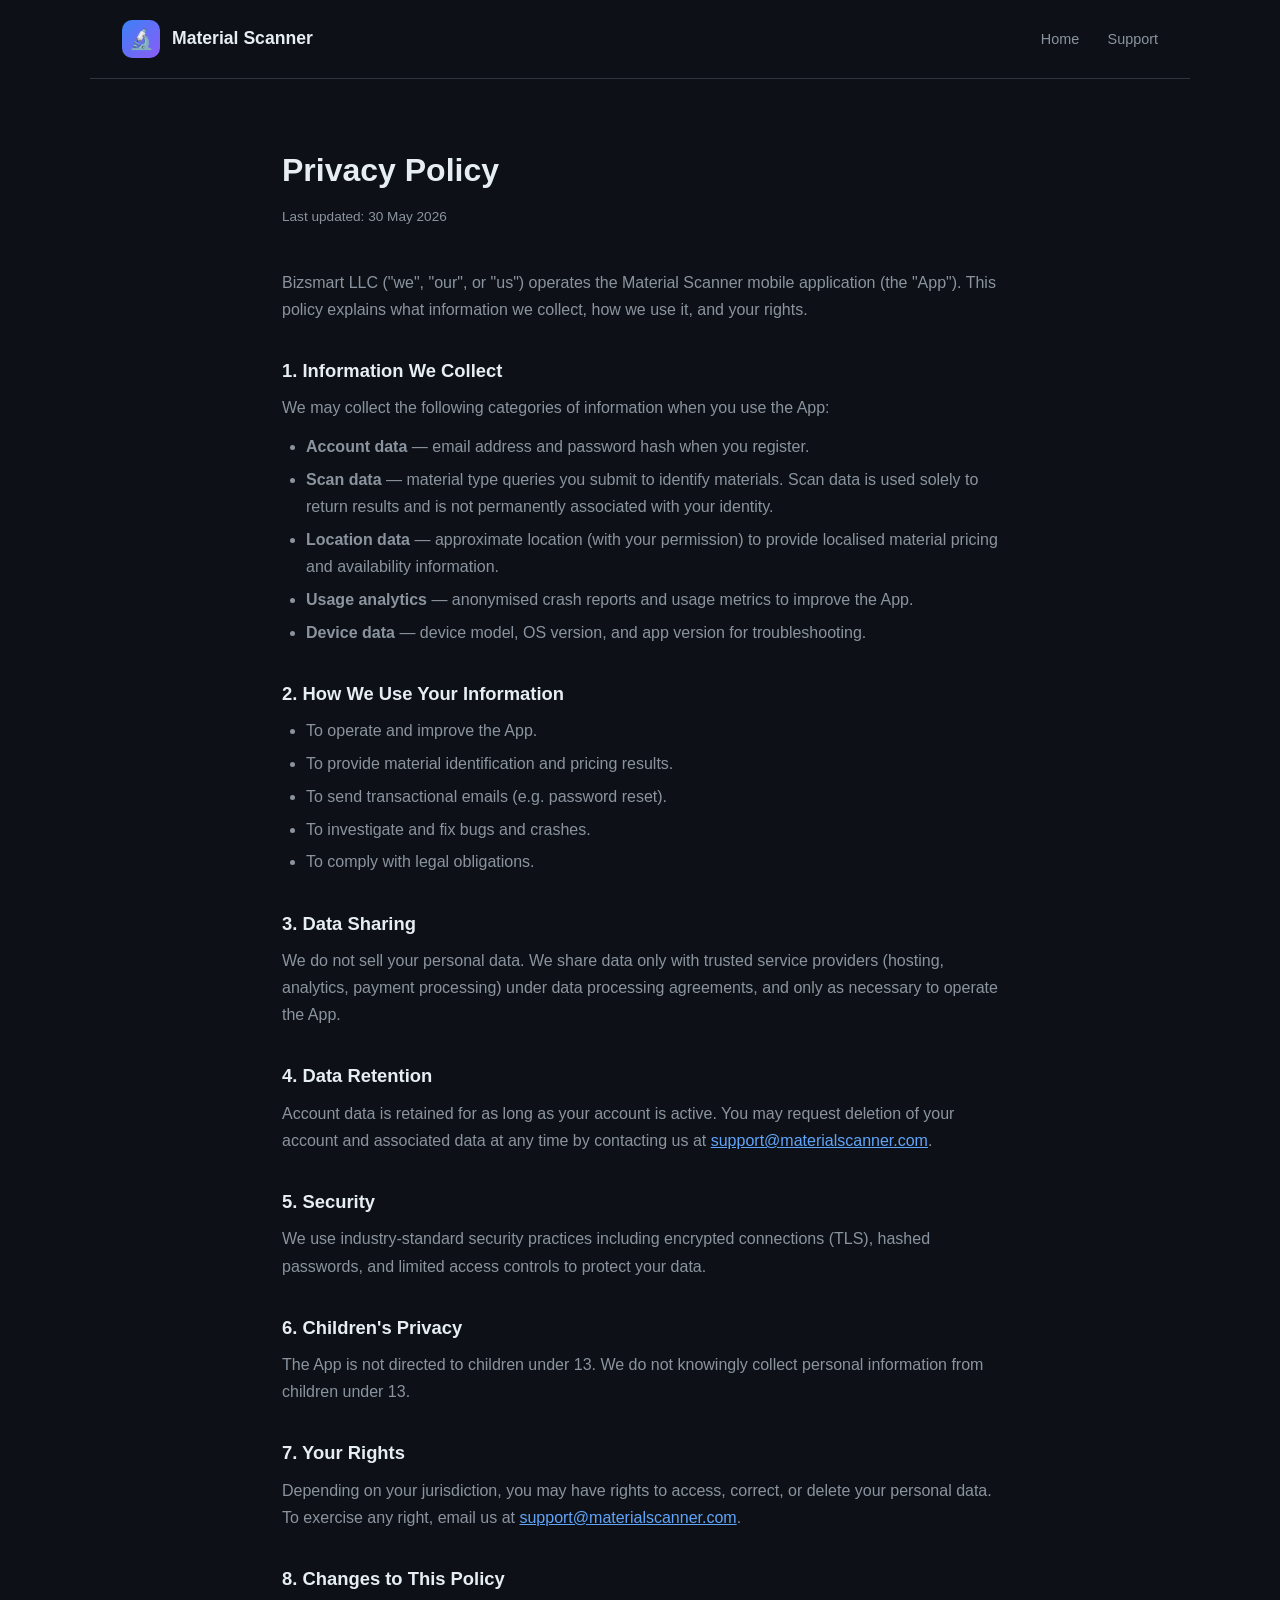
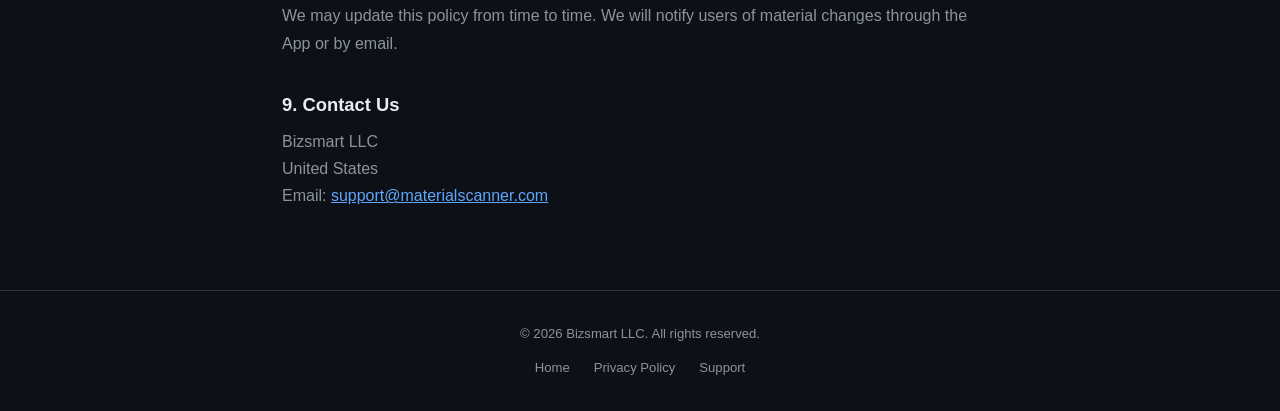
==== privacy.html @ 15d274a9 "feat: initial Bizsmart LLC company verification website Co-authored-by: Cursor <cursoragent@cursor.c" ====
<!DOCTYPE html>
<html lang="en">
<head>
  <meta charset="UTF-8" />
  <meta name="viewport" content="width=device-width, initial-scale=1.0" />
  <title>Privacy Policy — Material Scanner by Bizsmart LLC</title>
  <style>
    *, *::before, *::after { box-sizing: border-box; margin: 0; padding: 0; }
    :root {
      --bg: #0d1117; --surface: #161b22; --border: #30363d;
      --accent: #3b82f6; --accent-light: #60a5fa;
      --text: #e6edf3; --muted: #8b949e; --radius: 12px;
    }
    body { background: var(--bg); color: var(--text);
      font-family: -apple-system, BlinkMacSystemFont, "Segoe UI", Roboto, Helvetica, Arial, sans-serif;
      line-height: 1.7; min-height: 100vh; }
    header {
      border-bottom: 1px solid var(--border); padding: 1.25rem 2rem;
      display: flex; align-items: center; justify-content: space-between;
      max-width: 1100px; margin: 0 auto;
    }
    .logo { display: flex; align-items: center; gap: .75rem; text-decoration: none; color: var(--text); }
    .logo-icon { width: 38px; height: 38px;
      background: linear-gradient(135deg, #3b82f6 0%, #8b5cf6 100%);
      border-radius: 10px; display: flex; align-items: center; justify-content: center; font-size: 1.25rem; }
    .logo span { font-weight: 700; font-size: 1.1rem; }
    nav a { color: var(--muted); text-decoration: none; margin-left: 1.5rem; font-size: .9rem; transition: color .2s; }
    nav a:hover { color: var(--text); }
    main { max-width: 780px; margin: 4rem auto 5rem; padding: 0 2rem; }
    h1  { font-size: 2rem; font-weight: 800; margin-bottom: .5rem; }
    .updated { color: var(--muted); font-size: .85rem; margin-bottom: 2.5rem; }
    h2  { font-size: 1.15rem; font-weight: 700; margin: 2rem 0 .5rem; }
    p   { color: var(--muted); margin-bottom: .75rem; }
    ul  { color: var(--muted); padding-left: 1.5rem; margin-bottom: .75rem; }
    li  { margin-bottom: .35rem; }
    a   { color: var(--accent-light); }
    footer { border-top: 1px solid var(--border); padding: 2rem; text-align: center; font-size: .82rem; color: var(--muted); }
    footer a { color: var(--muted); text-decoration: none; }
    footer a:hover { color: var(--text); }
    .footer-links { display: flex; gap: 1.5rem; justify-content: center; margin-top: .5rem; }
  </style>
</head>
<body>

  <header>
    <a href="/" class="logo">
      <div class="logo-icon">🔬</div>
      <span>Material Scanner</span>
    </a>
    <nav>
      <a href="/">Home</a>
      <a href="support.html">Support</a>
    </nav>
  </header>

  <main>
    <h1>Privacy Policy</h1>
    <p class="updated">Last updated: 30 May 2026</p>

    <p>
      Bizsmart LLC ("we", "our", or "us") operates the Material Scanner mobile application
      (the "App"). This policy explains what information we collect, how we use it, and your rights.
    </p>

    <h2>1. Information We Collect</h2>
    <p>We may collect the following categories of information when you use the App:</p>
    <ul>
      <li><strong>Account data</strong> — email address and password hash when you register.</li>
      <li><strong>Scan data</strong> — material type queries you submit to identify materials. Scan data is used solely to return results and is not permanently associated with your identity.</li>
      <li><strong>Location data</strong> — approximate location (with your permission) to provide localised material pricing and availability information.</li>
      <li><strong>Usage analytics</strong> — anonymised crash reports and usage metrics to improve the App.</li>
      <li><strong>Device data</strong> — device model, OS version, and app version for troubleshooting.</li>
    </ul>

    <h2>2. How We Use Your Information</h2>
    <ul>
      <li>To operate and improve the App.</li>
      <li>To provide material identification and pricing results.</li>
      <li>To send transactional emails (e.g. password reset).</li>
      <li>To investigate and fix bugs and crashes.</li>
      <li>To comply with legal obligations.</li>
    </ul>

    <h2>3. Data Sharing</h2>
    <p>
      We do not sell your personal data. We share data only with trusted service providers
      (hosting, analytics, payment processing) under data processing agreements, and only as
      necessary to operate the App.
    </p>

    <h2>4. Data Retention</h2>
    <p>
      Account data is retained for as long as your account is active. You may request deletion
      of your account and associated data at any time by contacting us at
      <a href="mailto:support@materialscanner.com">support@materialscanner.com</a>.
    </p>

    <h2>5. Security</h2>
    <p>
      We use industry-standard security practices including encrypted connections (TLS),
      hashed passwords, and limited access controls to protect your data.
    </p>

    <h2>6. Children's Privacy</h2>
    <p>
      The App is not directed to children under 13. We do not knowingly collect personal
      information from children under 13.
    </p>

    <h2>7. Your Rights</h2>
    <p>
      Depending on your jurisdiction, you may have rights to access, correct, or delete your
      personal data. To exercise any right, email us at
      <a href="mailto:support@materialscanner.com">support@materialscanner.com</a>.
    </p>

    <h2>8. Changes to This Policy</h2>
    <p>
      We may update this policy from time to time. We will notify users of material changes
      through the App or by email.
    </p>

    <h2>9. Contact Us</h2>
    <p>
      Bizsmart LLC<br />
      United States<br />
      Email: <a href="mailto:support@materialscanner.com">support@materialscanner.com</a>
    </p>
  </main>

  <footer>
    <p>&copy; 2026 Bizsmart LLC. All rights reserved.</p>
    <div class="footer-links">
      <a href="/">Home</a>
      <a href="privacy.html">Privacy Policy</a>
      <a href="support.html">Support</a>
    </div>
  </footer>

</body>
</html>
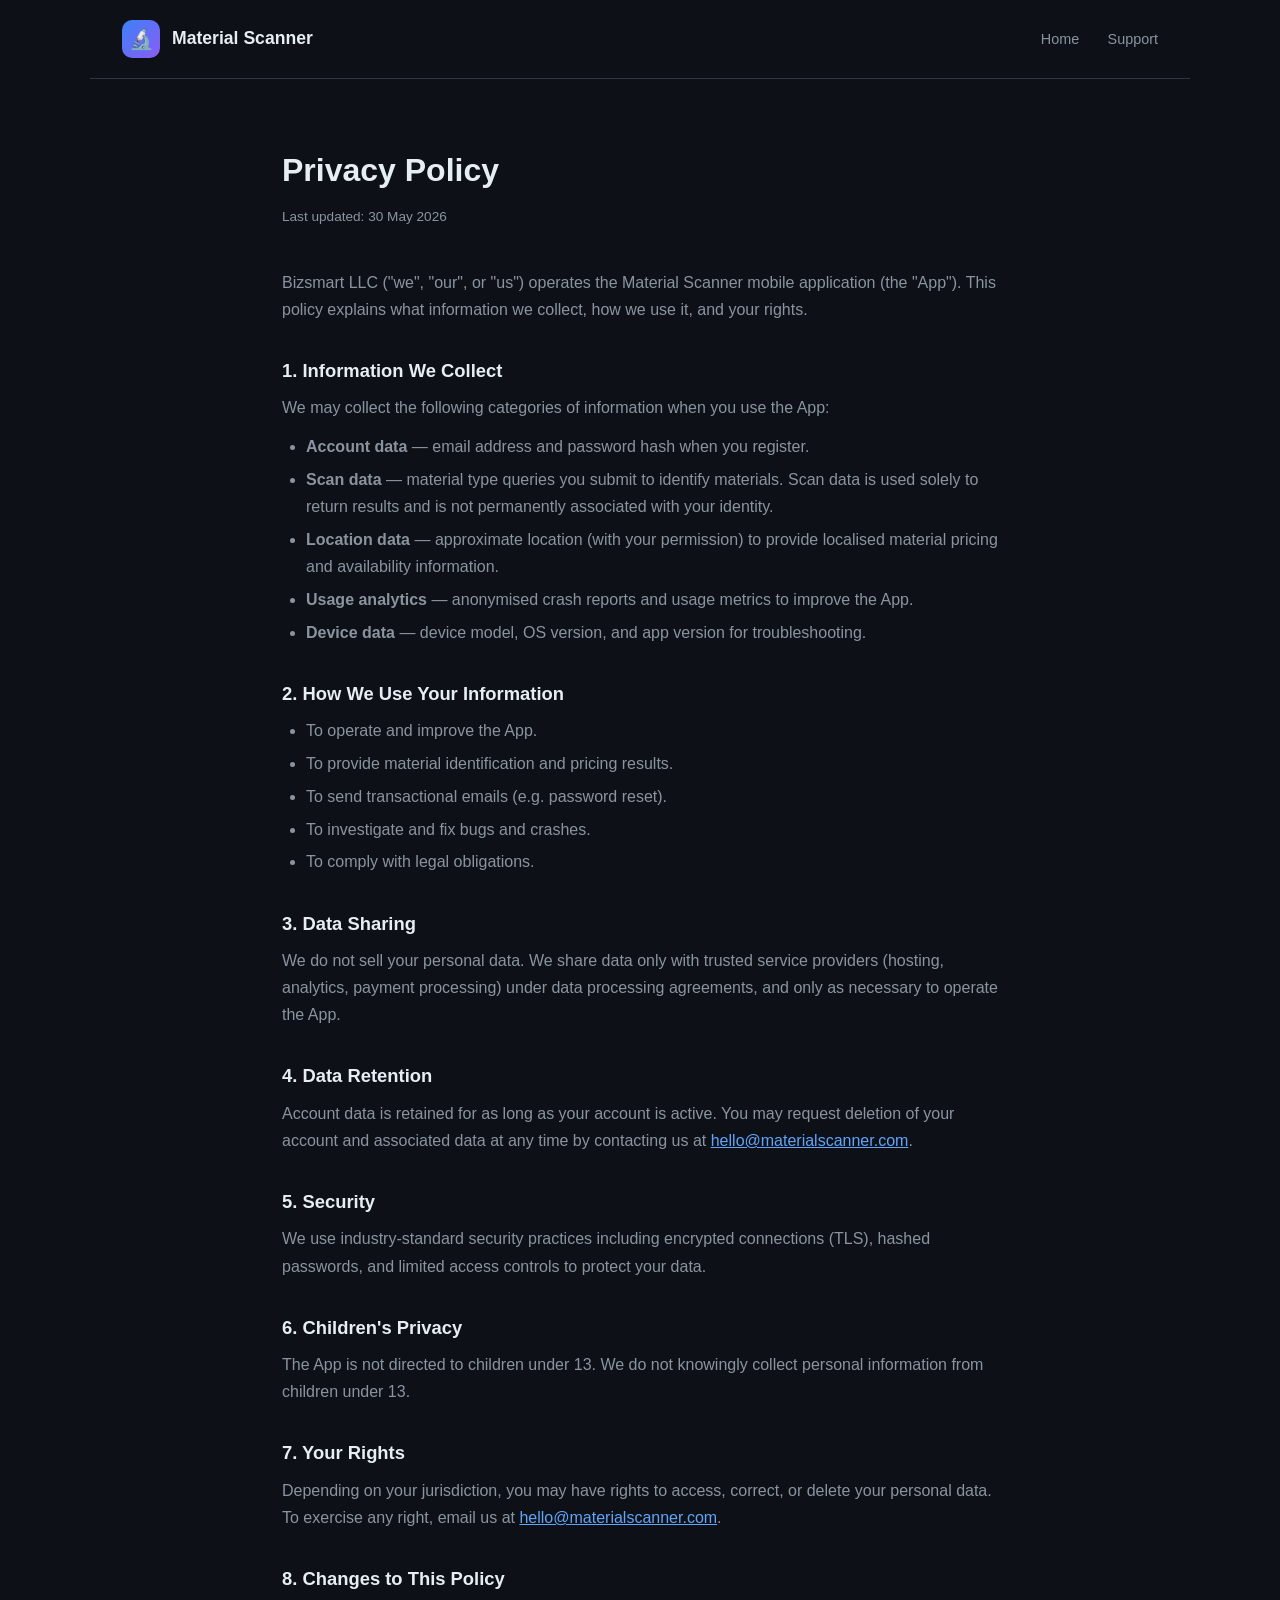
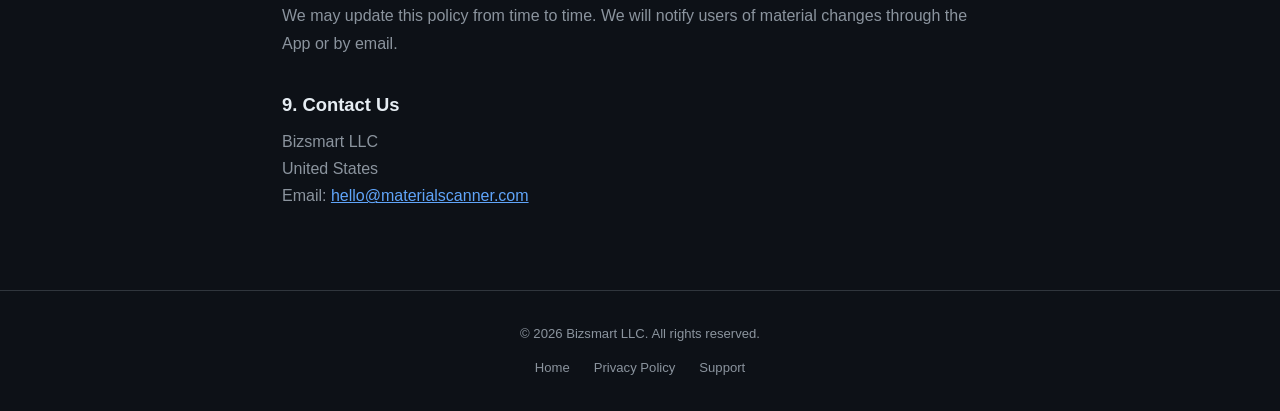
==== commit 92766ba3: "chore: use hello@materialscanner.com as contact email across site Co-authored-by: Cursor <cursoragen" ====
--- a/privacy.html
+++ b/privacy.html
@@ -92,7 +92,7 @@
     <p>
       Account data is retained for as long as your account is active. You may request deletion
       of your account and associated data at any time by contacting us at
-      <a href="mailto:support@materialscanner.com">support@materialscanner.com</a>.
+      <a href="mailto:hello@materialscanner.com">hello@materialscanner.com</a>.
     </p>
 
     <h2>5. Security</h2>
@@ -111,7 +111,7 @@
     <p>
       Depending on your jurisdiction, you may have rights to access, correct, or delete your
       personal data. To exercise any right, email us at
-      <a href="mailto:support@materialscanner.com">support@materialscanner.com</a>.
+      <a href="mailto:hello@materialscanner.com">hello@materialscanner.com</a>.
     </p>
 
     <h2>8. Changes to This Policy</h2>
@@ -124,7 +124,7 @@
     <p>
       Bizsmart LLC<br />
       United States<br />
-      Email: <a href="mailto:support@materialscanner.com">support@materialscanner.com</a>
+      Email: <a href="mailto:hello@materialscanner.com">hello@materialscanner.com</a>
     </p>
   </main>
 
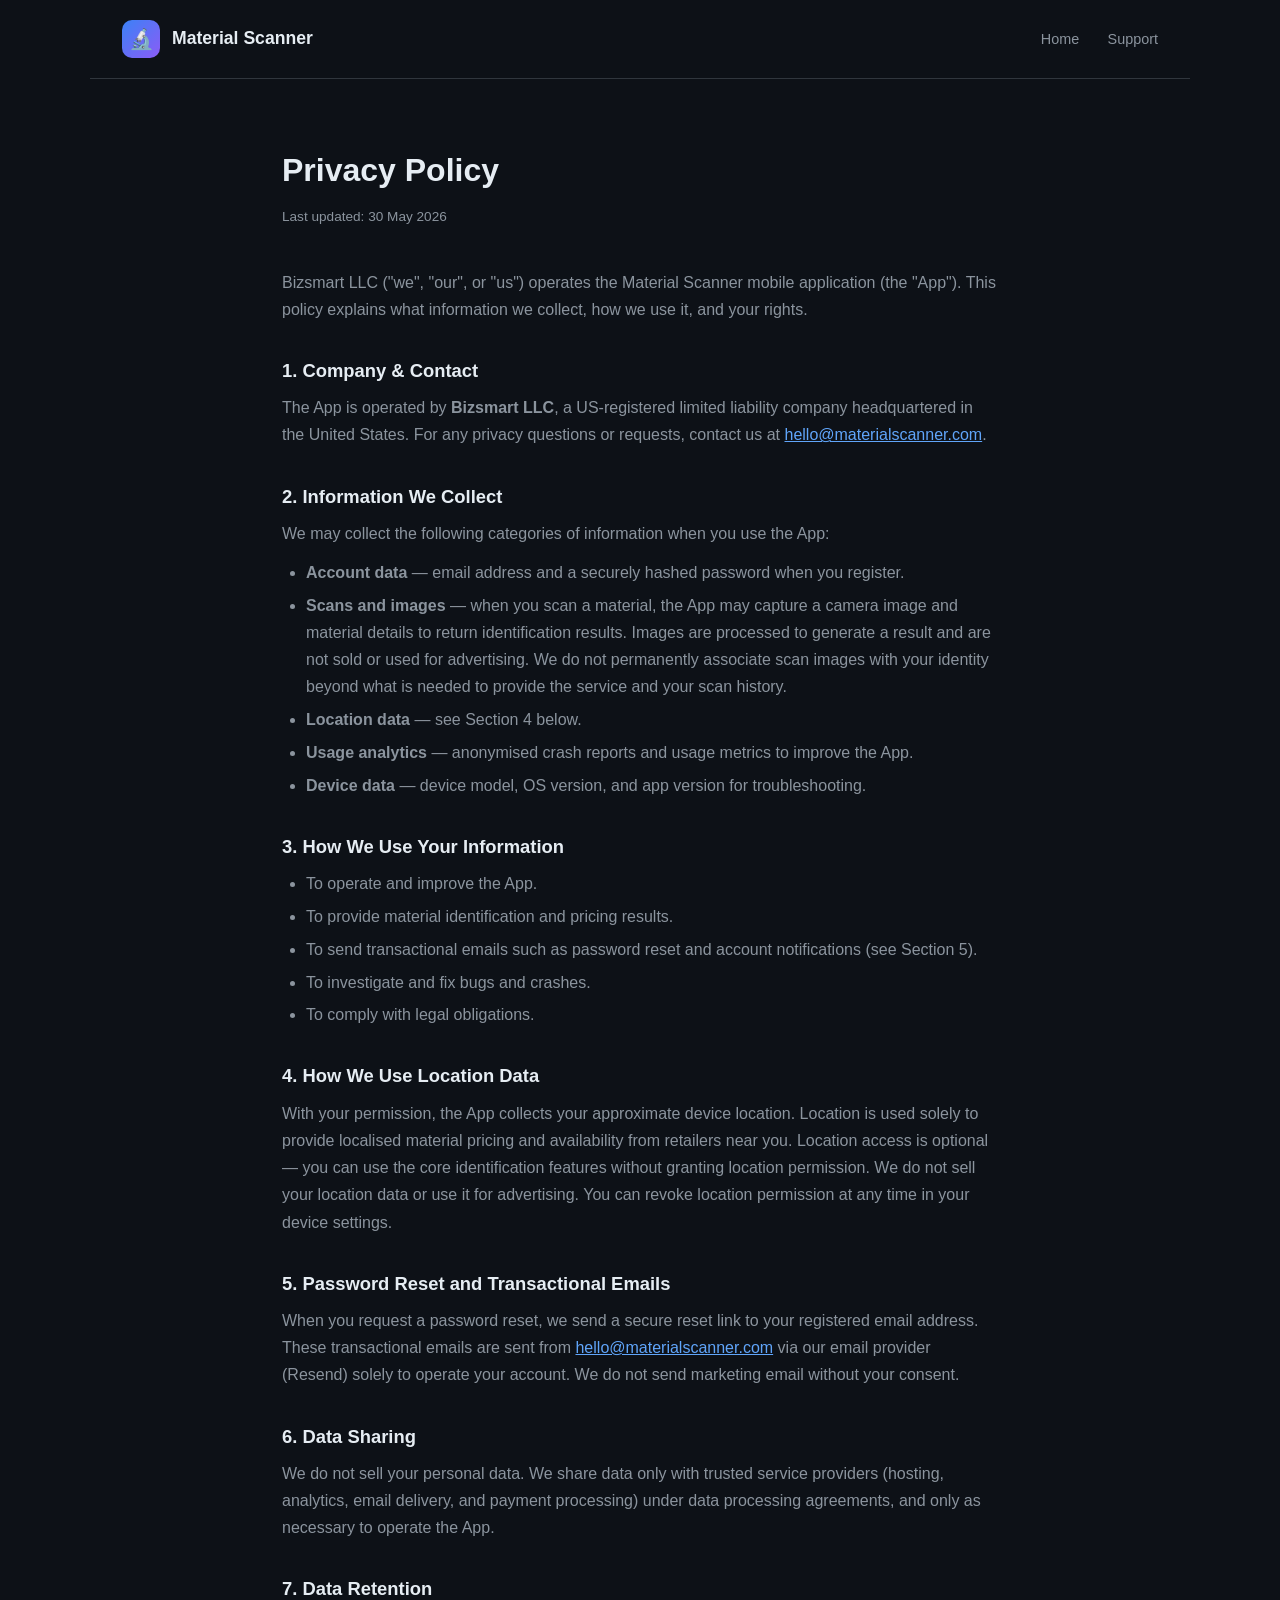
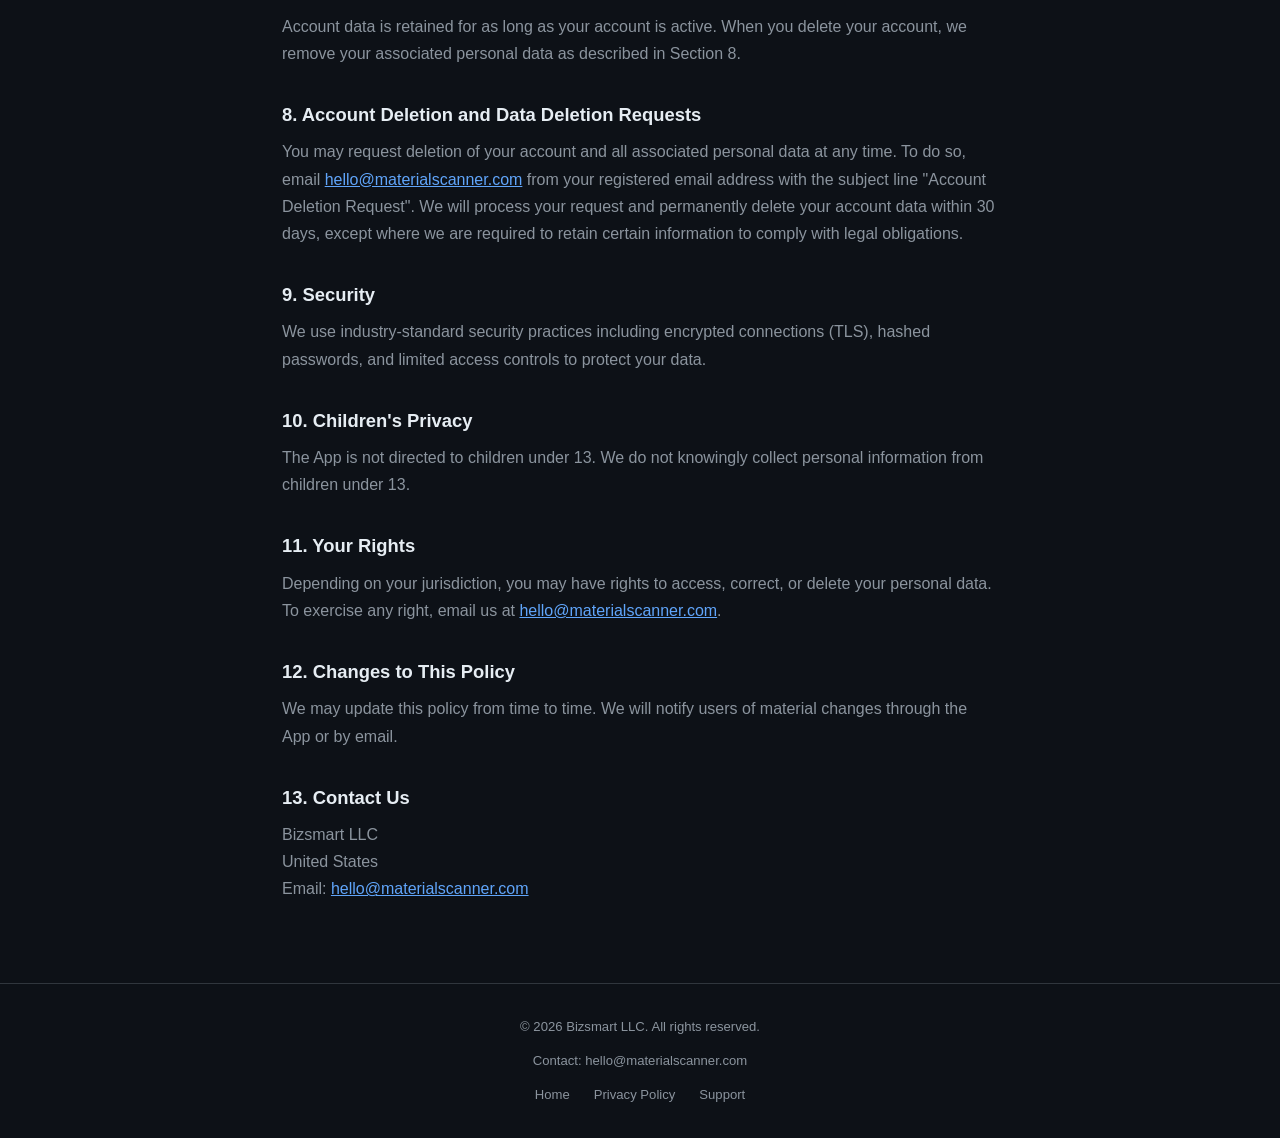
==== commit bed7fbf6: "feat: add support contact section, footers with contact, expand privacy policy Co-authored-by: Curso" ====
--- a/privacy.html
+++ b/privacy.html
@@ -62,65 +62,98 @@
       (the "App"). This policy explains what information we collect, how we use it, and your rights.
     </p>
 
-    <h2>1. Information We Collect</h2>
+    <h2>1. Company &amp; Contact</h2>
+    <p>
+      The App is operated by <strong>Bizsmart LLC</strong>, a US-registered limited liability
+      company headquartered in the United States. For any privacy questions or requests, contact
+      us at <a href="mailto:hello@materialscanner.com">hello@materialscanner.com</a>.
+    </p>
+
+    <h2>2. Information We Collect</h2>
     <p>We may collect the following categories of information when you use the App:</p>
     <ul>
-      <li><strong>Account data</strong> — email address and password hash when you register.</li>
-      <li><strong>Scan data</strong> — material type queries you submit to identify materials. Scan data is used solely to return results and is not permanently associated with your identity.</li>
-      <li><strong>Location data</strong> — approximate location (with your permission) to provide localised material pricing and availability information.</li>
+      <li><strong>Account data</strong> — email address and a securely hashed password when you register.</li>
+      <li><strong>Scans and images</strong> — when you scan a material, the App may capture a camera image and material details to return identification results. Images are processed to generate a result and are not sold or used for advertising. We do not permanently associate scan images with your identity beyond what is needed to provide the service and your scan history.</li>
+      <li><strong>Location data</strong> — see Section 4 below.</li>
       <li><strong>Usage analytics</strong> — anonymised crash reports and usage metrics to improve the App.</li>
       <li><strong>Device data</strong> — device model, OS version, and app version for troubleshooting.</li>
     </ul>
 
-    <h2>2. How We Use Your Information</h2>
+    <h2>3. How We Use Your Information</h2>
     <ul>
       <li>To operate and improve the App.</li>
       <li>To provide material identification and pricing results.</li>
-      <li>To send transactional emails (e.g. password reset).</li>
+      <li>To send transactional emails such as password reset and account notifications (see Section 5).</li>
       <li>To investigate and fix bugs and crashes.</li>
       <li>To comply with legal obligations.</li>
     </ul>
 
-    <h2>3. Data Sharing</h2>
+    <h2>4. How We Use Location Data</h2>
+    <p>
+      With your permission, the App collects your approximate device location. Location is used
+      solely to provide localised material pricing and availability from retailers near you.
+      Location access is optional — you can use the core identification features without granting
+      location permission. We do not sell your location data or use it for advertising. You can
+      revoke location permission at any time in your device settings.
+    </p>
+
+    <h2>5. Password Reset and Transactional Emails</h2>
+    <p>
+      When you request a password reset, we send a secure reset link to your registered email
+      address. These transactional emails are sent from
+      <a href="mailto:hello@materialscanner.com">hello@materialscanner.com</a> via our email
+      provider (Resend) solely to operate your account. We do not send marketing email without
+      your consent.
+    </p>
+
+    <h2>6. Data Sharing</h2>
     <p>
       We do not sell your personal data. We share data only with trusted service providers
-      (hosting, analytics, payment processing) under data processing agreements, and only as
-      necessary to operate the App.
+      (hosting, analytics, email delivery, and payment processing) under data processing
+      agreements, and only as necessary to operate the App.
     </p>
 
-    <h2>4. Data Retention</h2>
+    <h2>7. Data Retention</h2>
     <p>
-      Account data is retained for as long as your account is active. You may request deletion
-      of your account and associated data at any time by contacting us at
-      <a href="mailto:hello@materialscanner.com">hello@materialscanner.com</a>.
+      Account data is retained for as long as your account is active. When you delete your
+      account, we remove your associated personal data as described in Section 8.
     </p>
 
-    <h2>5. Security</h2>
+    <h2>8. Account Deletion and Data Deletion Requests</h2>
+    <p>
+      You may request deletion of your account and all associated personal data at any time. To
+      do so, email <a href="mailto:hello@materialscanner.com">hello@materialscanner.com</a> from
+      your registered email address with the subject line "Account Deletion Request". We will
+      process your request and permanently delete your account data within 30 days, except where
+      we are required to retain certain information to comply with legal obligations.
+    </p>
+
+    <h2>9. Security</h2>
     <p>
       We use industry-standard security practices including encrypted connections (TLS),
       hashed passwords, and limited access controls to protect your data.
     </p>
 
-    <h2>6. Children's Privacy</h2>
+    <h2>10. Children's Privacy</h2>
     <p>
       The App is not directed to children under 13. We do not knowingly collect personal
       information from children under 13.
     </p>
 
-    <h2>7. Your Rights</h2>
+    <h2>11. Your Rights</h2>
     <p>
       Depending on your jurisdiction, you may have rights to access, correct, or delete your
       personal data. To exercise any right, email us at
       <a href="mailto:hello@materialscanner.com">hello@materialscanner.com</a>.
     </p>
 
-    <h2>8. Changes to This Policy</h2>
+    <h2>12. Changes to This Policy</h2>
     <p>
       We may update this policy from time to time. We will notify users of material changes
       through the App or by email.
     </p>
 
-    <h2>9. Contact Us</h2>
+    <h2>13. Contact Us</h2>
     <p>
       Bizsmart LLC<br />
       United States<br />
@@ -130,6 +163,7 @@
 
   <footer>
     <p>&copy; 2026 Bizsmart LLC. All rights reserved.</p>
+    <p>Contact: <a href="mailto:hello@materialscanner.com">hello@materialscanner.com</a></p>
     <div class="footer-links">
       <a href="/">Home</a>
       <a href="privacy.html">Privacy Policy</a>
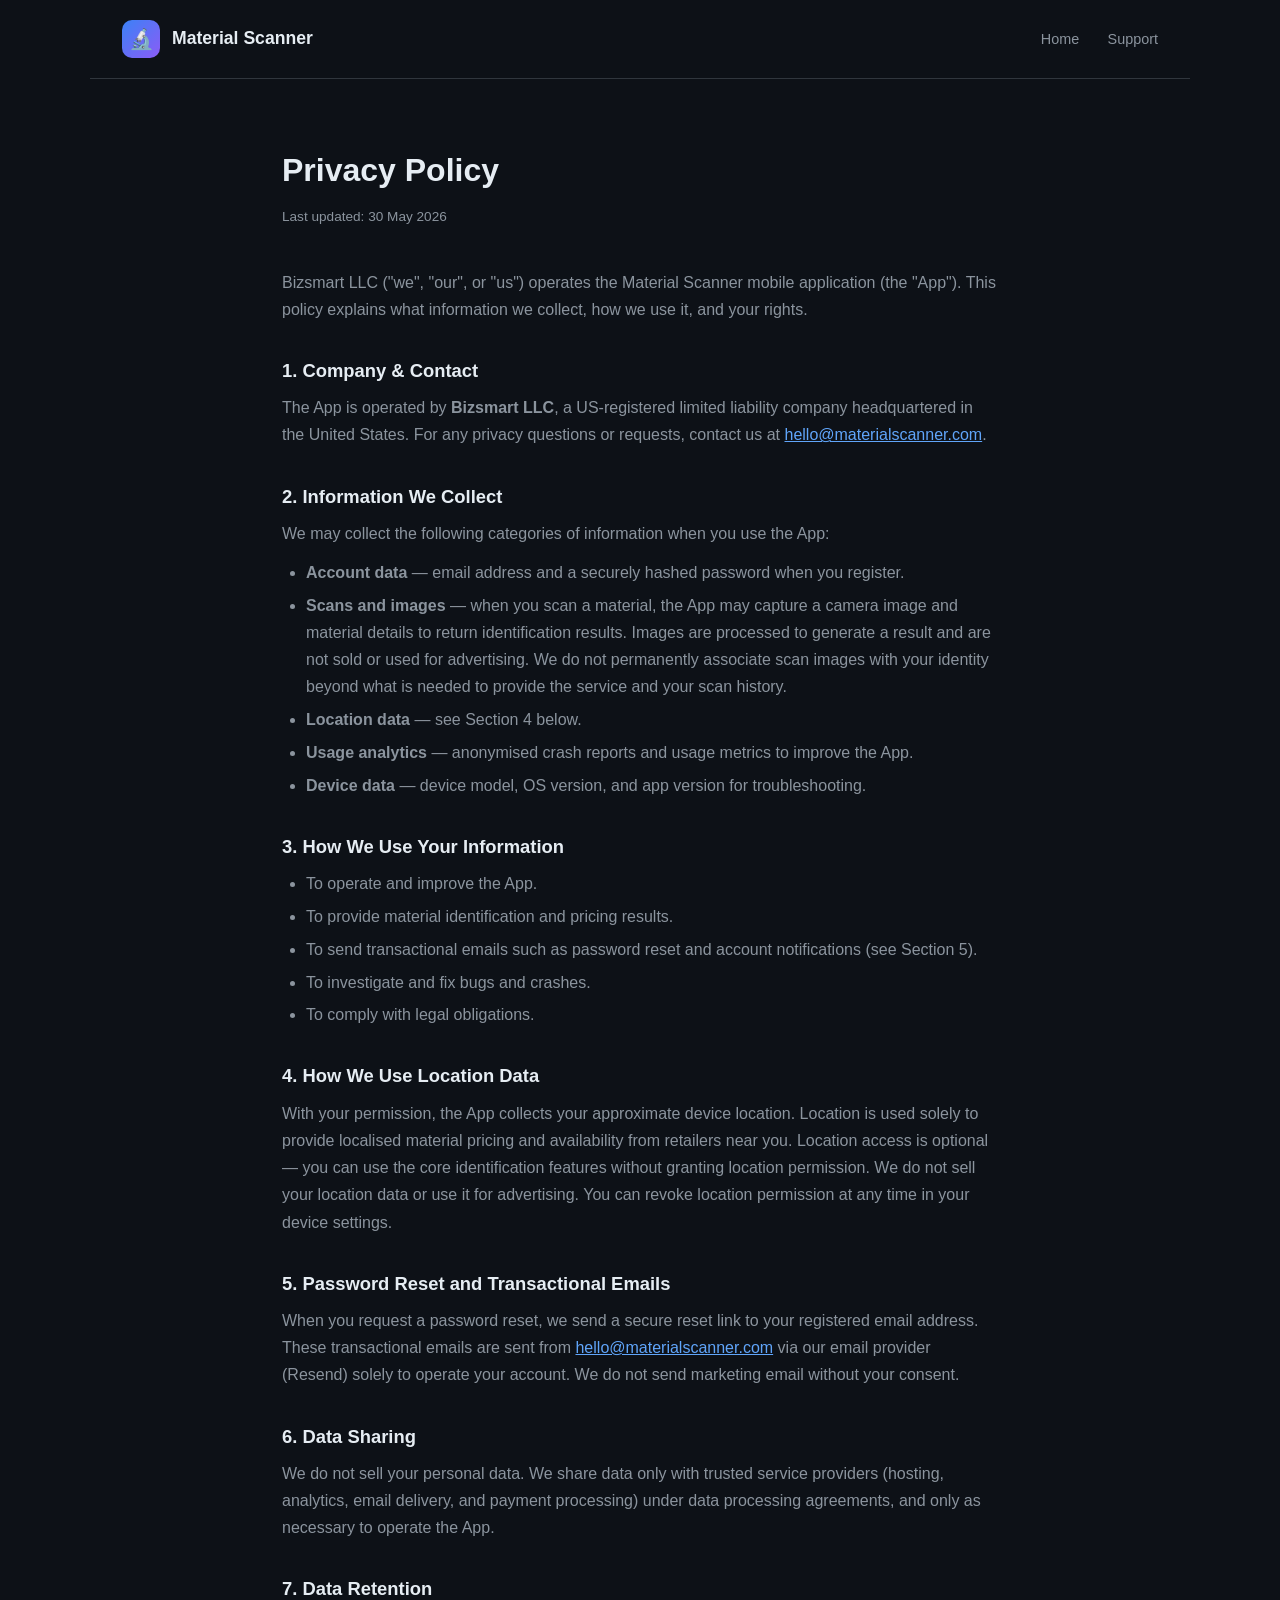
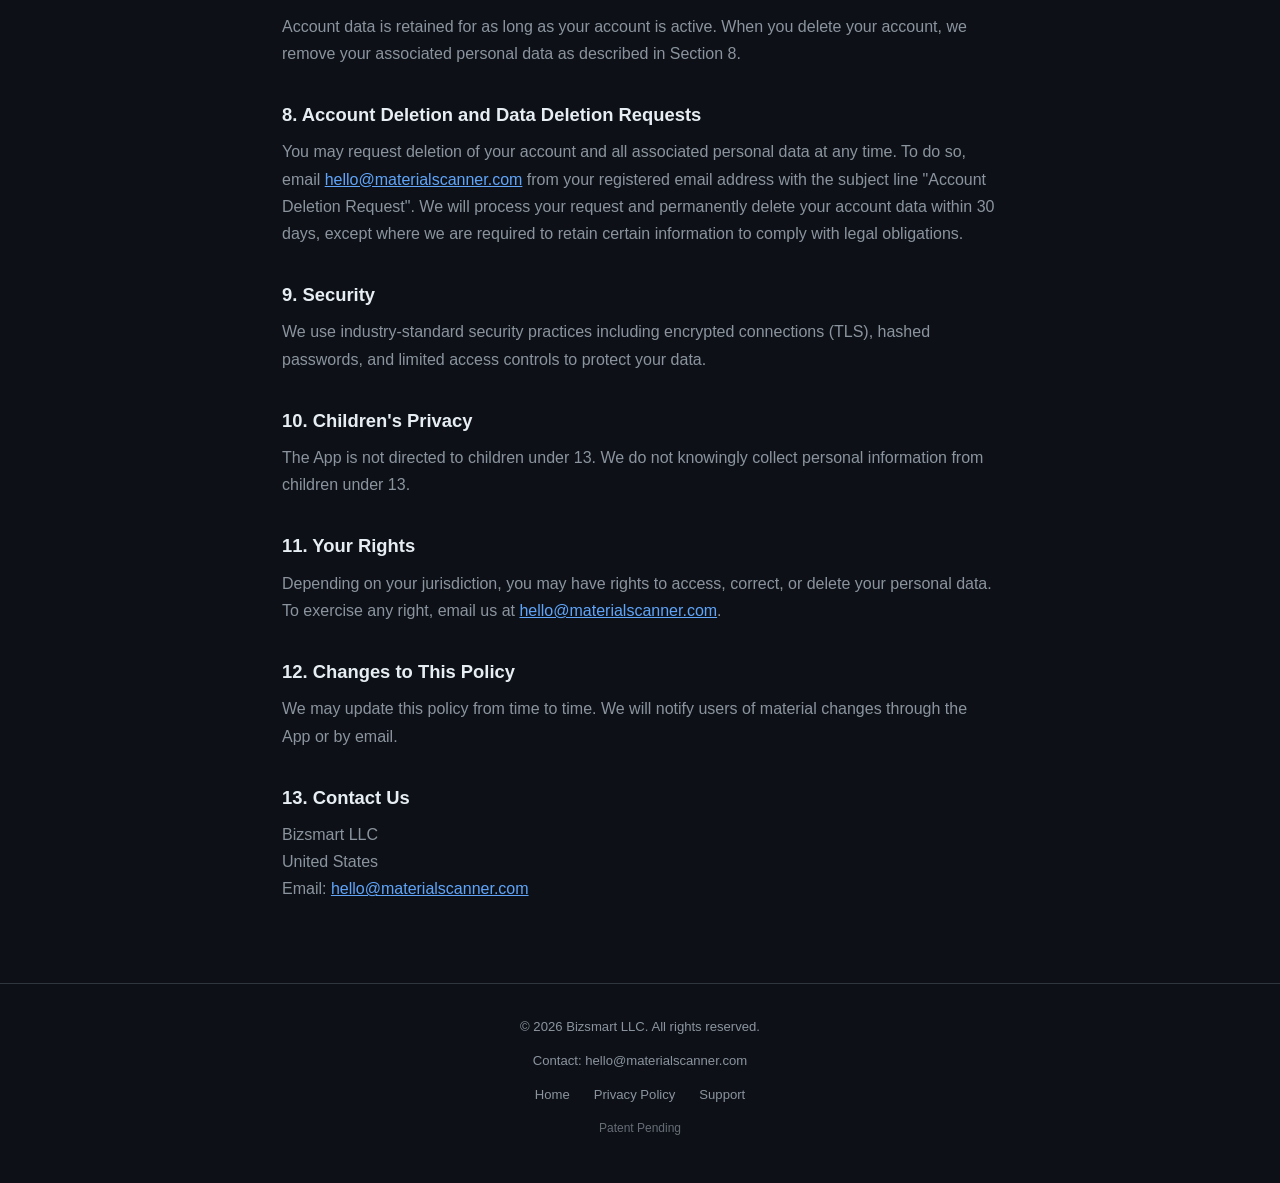
==== commit 02221175: "feat: add Patent Pending footer text (application filed) Co-authored-by: Cursor <cursoragent@cursor." ====
--- a/privacy.html
+++ b/privacy.html
@@ -169,6 +169,7 @@
       <a href="privacy.html">Privacy Policy</a>
       <a href="support.html">Support</a>
     </div>
+    <p style="margin-top: .75rem; font-size: .75rem; opacity: .7;">Patent Pending</p>
   </footer>
 
 </body>
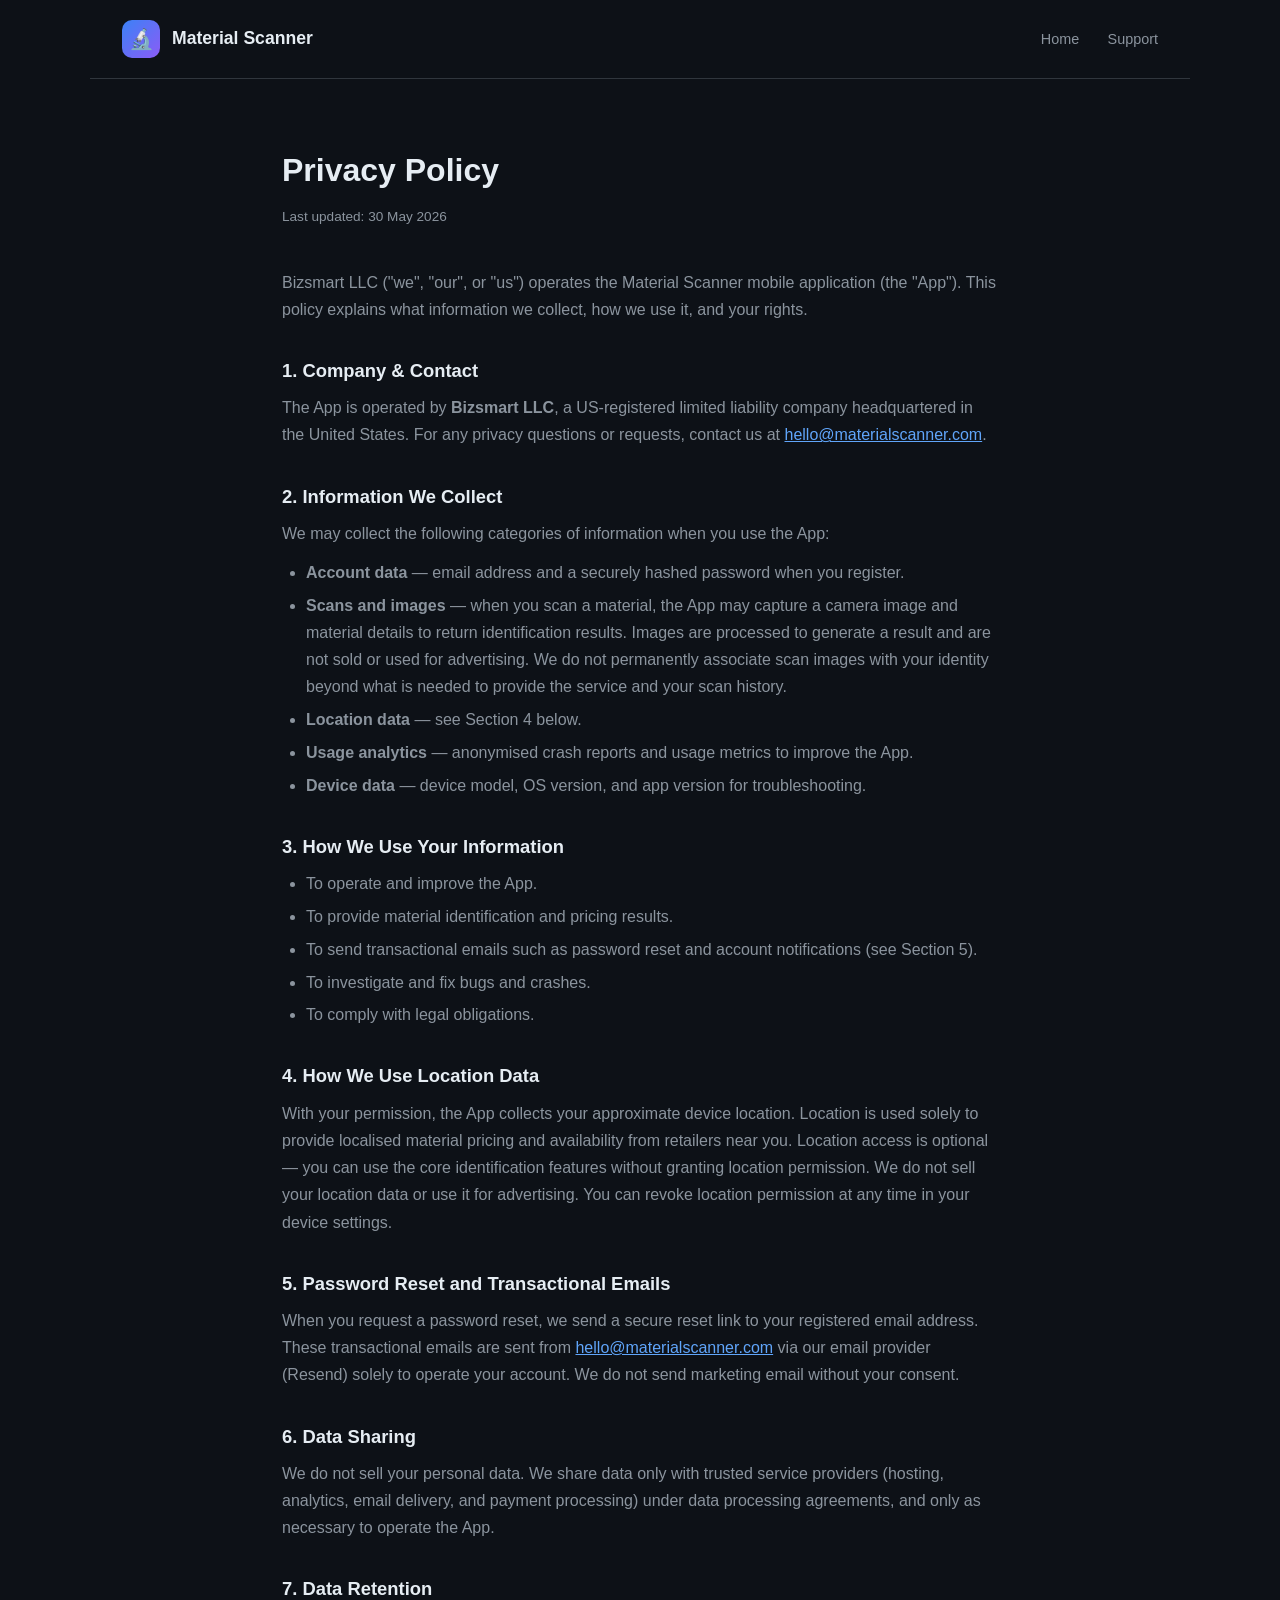
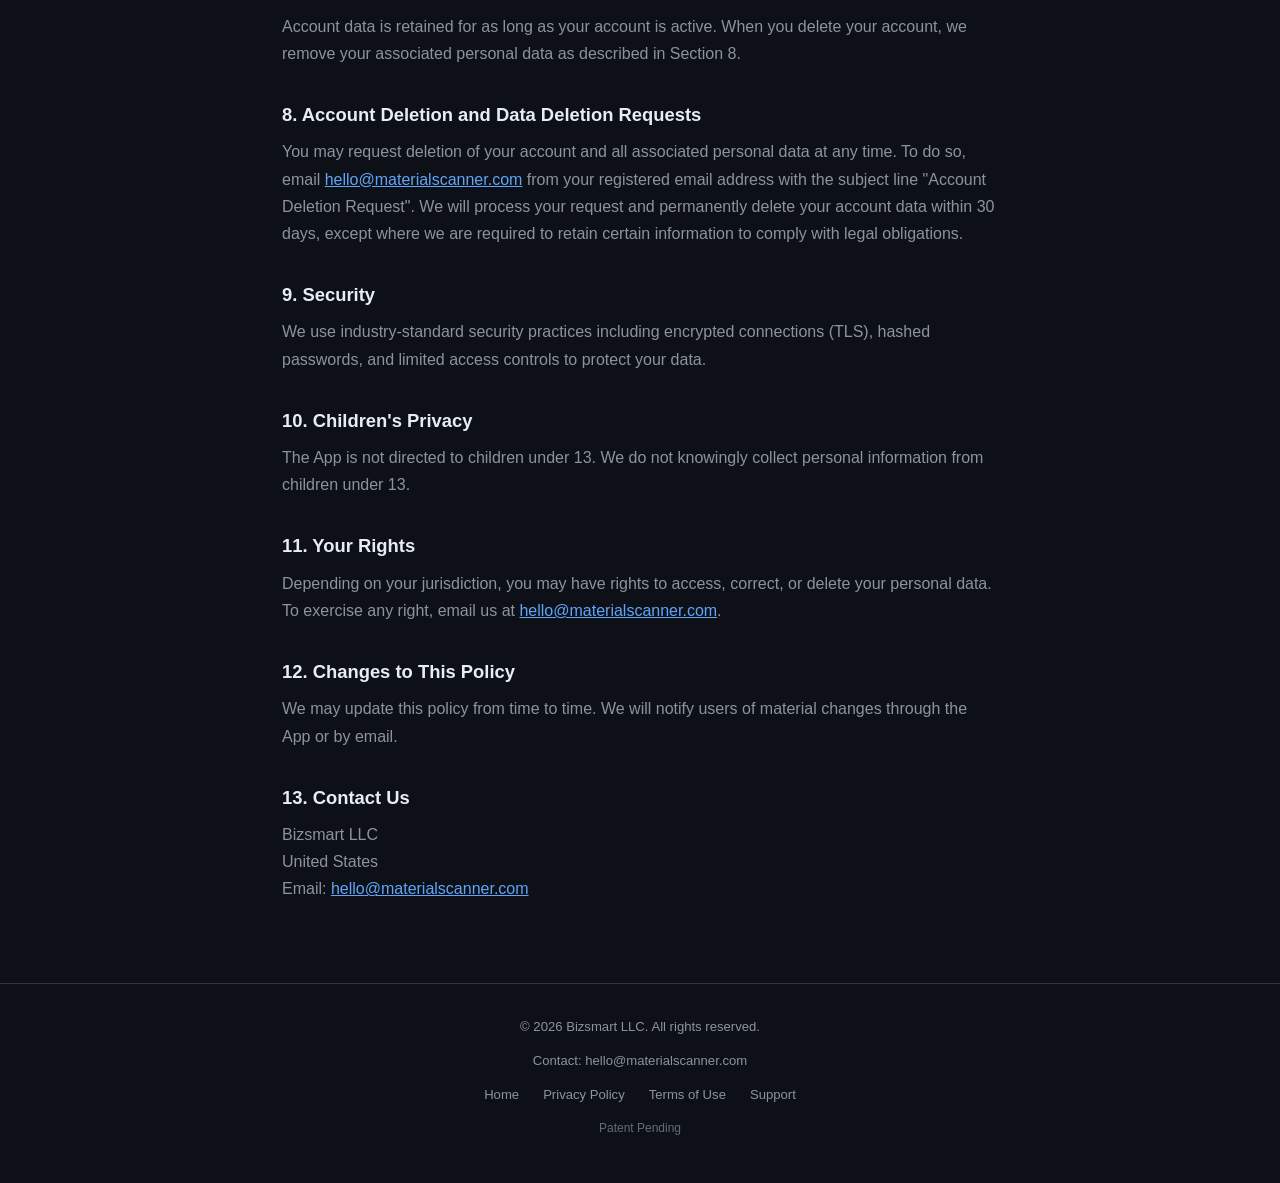
==== commit 4d7f7a9b: "feat: add Terms of Use page; add terms link to all page footers Co-authored-by: Cursor <cursoragent@" ====
--- a/privacy.html
+++ b/privacy.html
@@ -167,6 +167,7 @@
     <div class="footer-links">
       <a href="/">Home</a>
       <a href="privacy.html">Privacy Policy</a>
+      <a href="terms.html">Terms of Use</a>
       <a href="support.html">Support</a>
     </div>
     <p style="margin-top: .75rem; font-size: .75rem; opacity: .7;">Patent Pending</p>
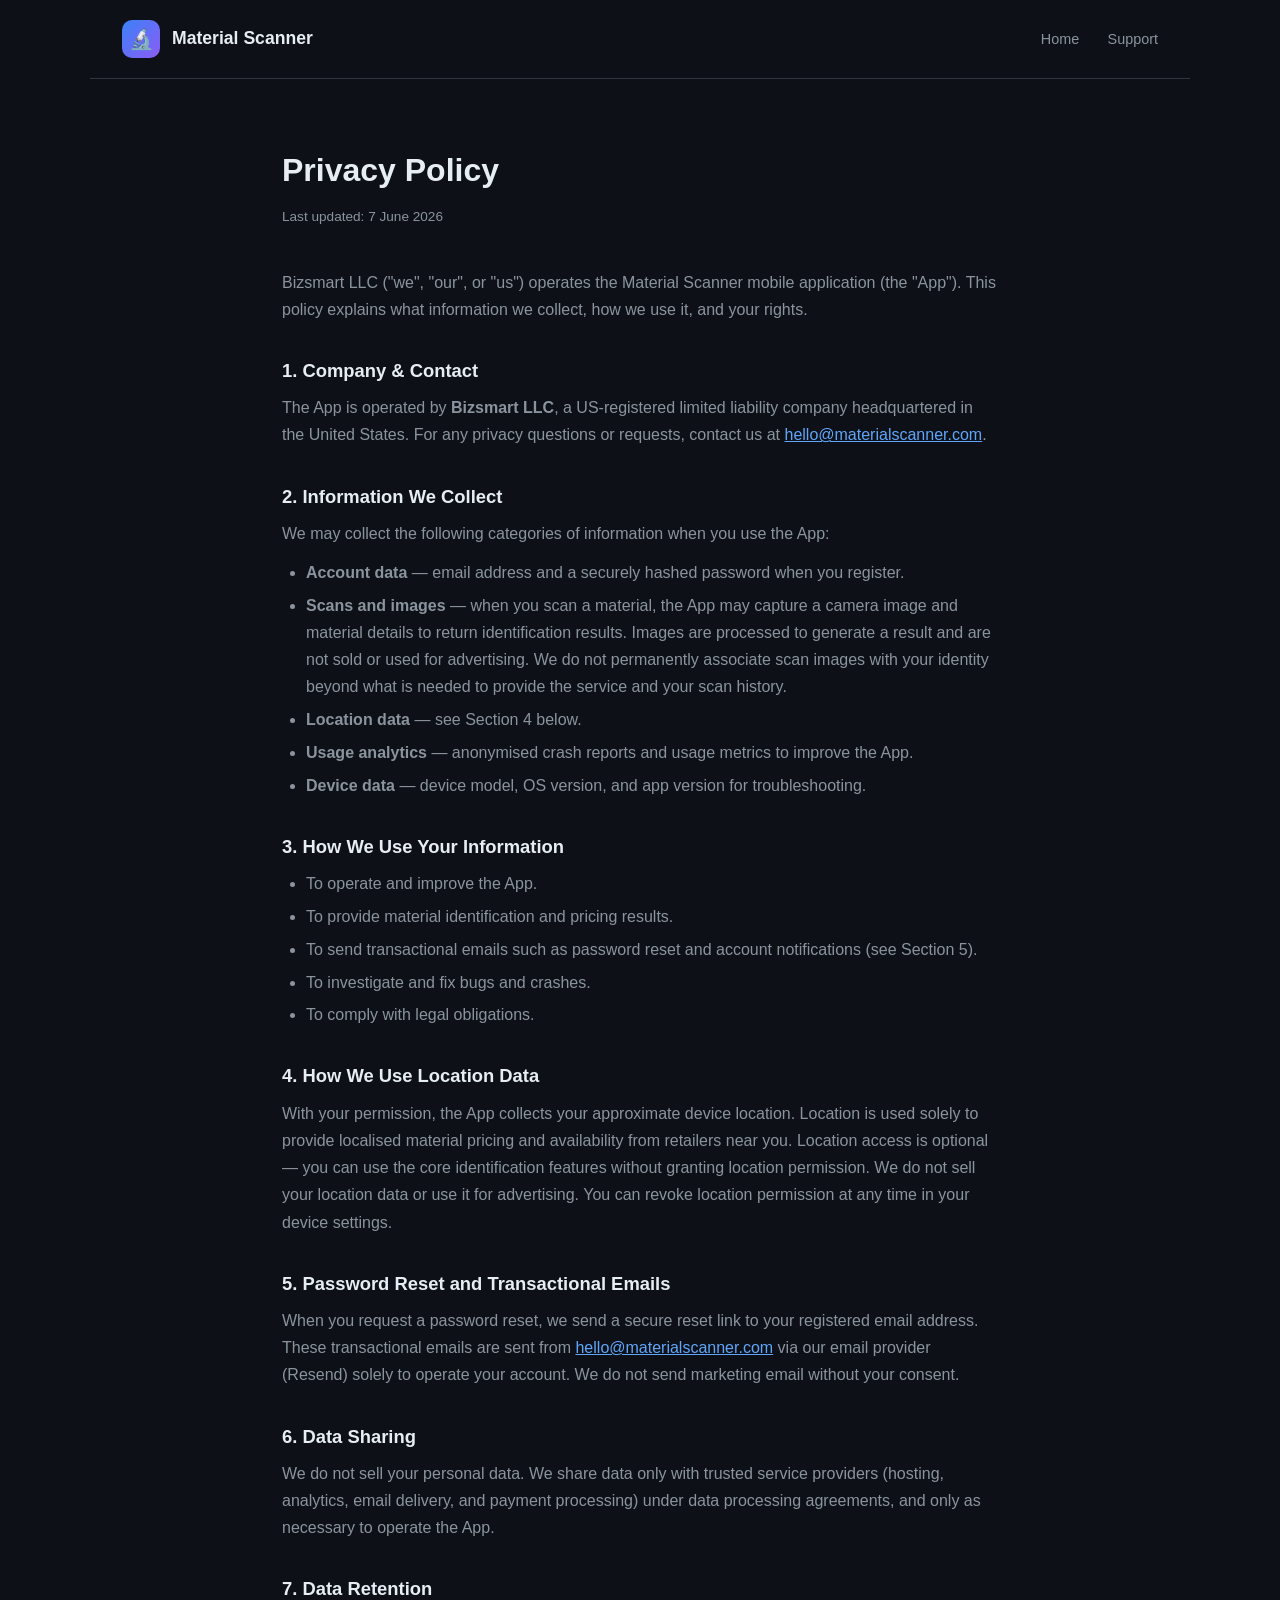
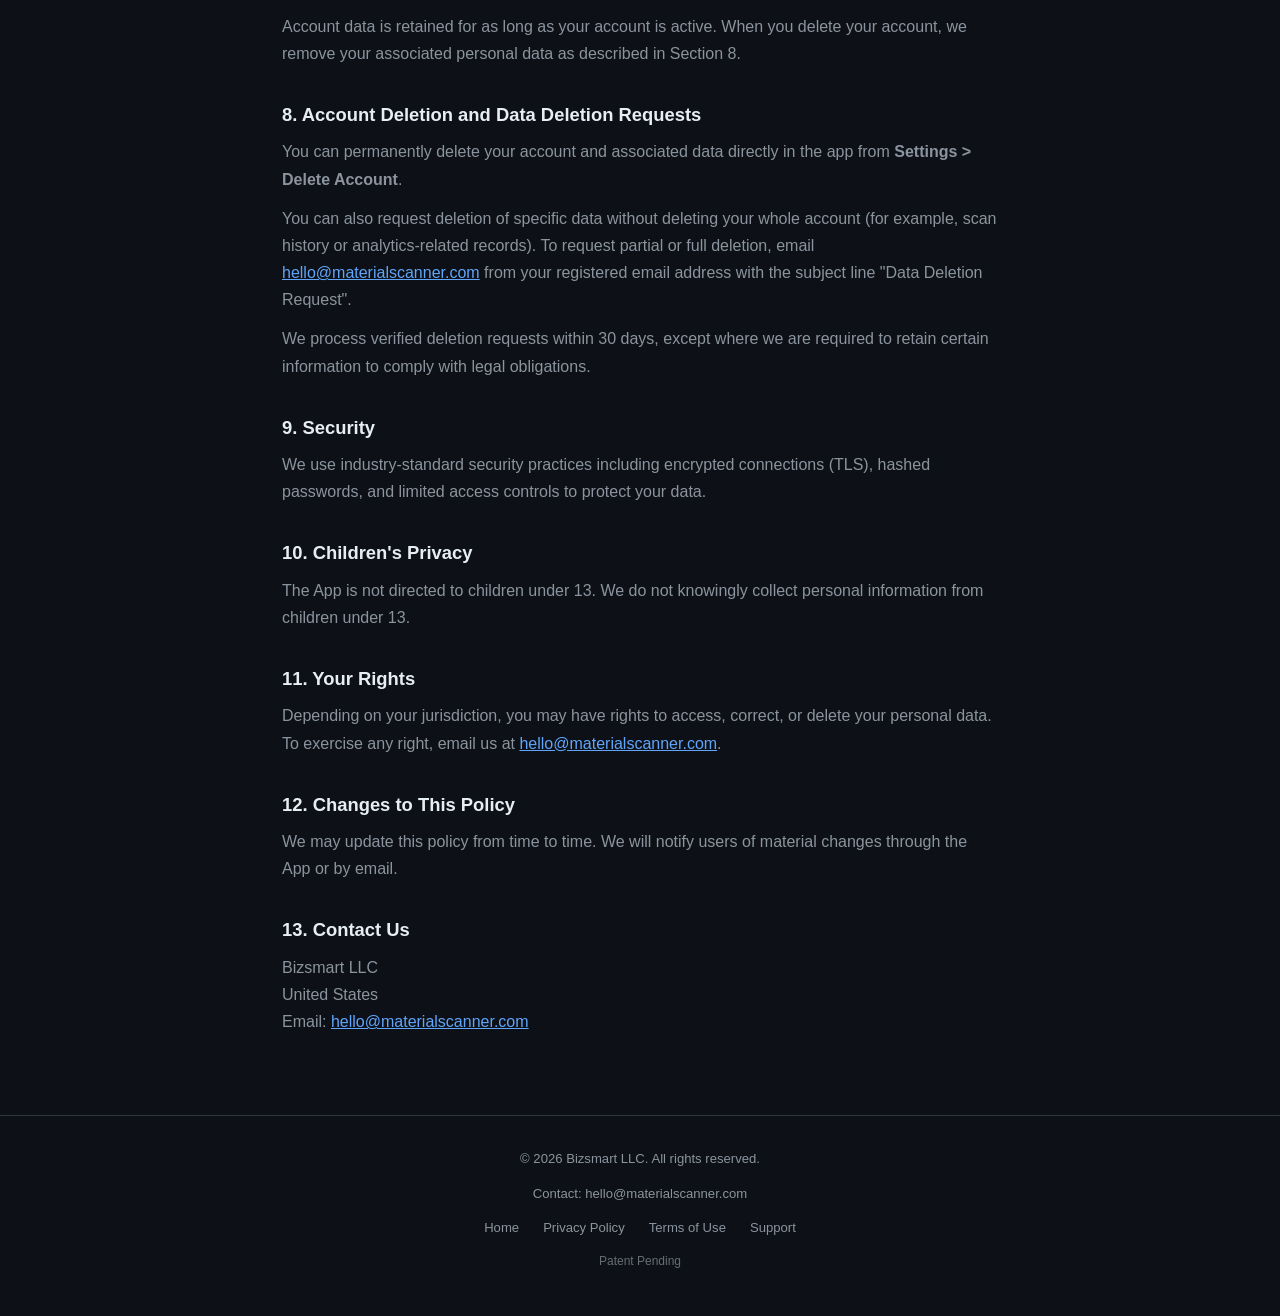
==== commit 98146f87: "privacy: clarify account and partial data deletion paths Update the privacy policy to explicitly doc" ====
--- a/privacy.html
+++ b/privacy.html
@@ -55,7 +55,7 @@
 
   <main>
     <h1>Privacy Policy</h1>
-    <p class="updated">Last updated: 30 May 2026</p>
+    <p class="updated">Last updated: 7 June 2026</p>
 
     <p>
       Bizsmart LLC ("we", "our", or "us") operates the Material Scanner mobile application
@@ -121,11 +121,18 @@
 
     <h2>8. Account Deletion and Data Deletion Requests</h2>
     <p>
-      You may request deletion of your account and all associated personal data at any time. To
-      do so, email <a href="mailto:hello@materialscanner.com">hello@materialscanner.com</a> from
-      your registered email address with the subject line "Account Deletion Request". We will
-      process your request and permanently delete your account data within 30 days, except where
-      we are required to retain certain information to comply with legal obligations.
+      You can permanently delete your account and associated data directly in the app from
+      <strong>Settings &gt; Delete Account</strong>.
+    </p>
+    <p>
+      You can also request deletion of specific data without deleting your whole account (for
+      example, scan history or analytics-related records). To request partial or full deletion,
+      email <a href="mailto:hello@materialscanner.com">hello@materialscanner.com</a> from your
+      registered email address with the subject line "Data Deletion Request".
+    </p>
+    <p>
+      We process verified deletion requests within 30 days, except where we are required to retain
+      certain information to comply with legal obligations.
     </p>
 
     <h2>9. Security</h2>
